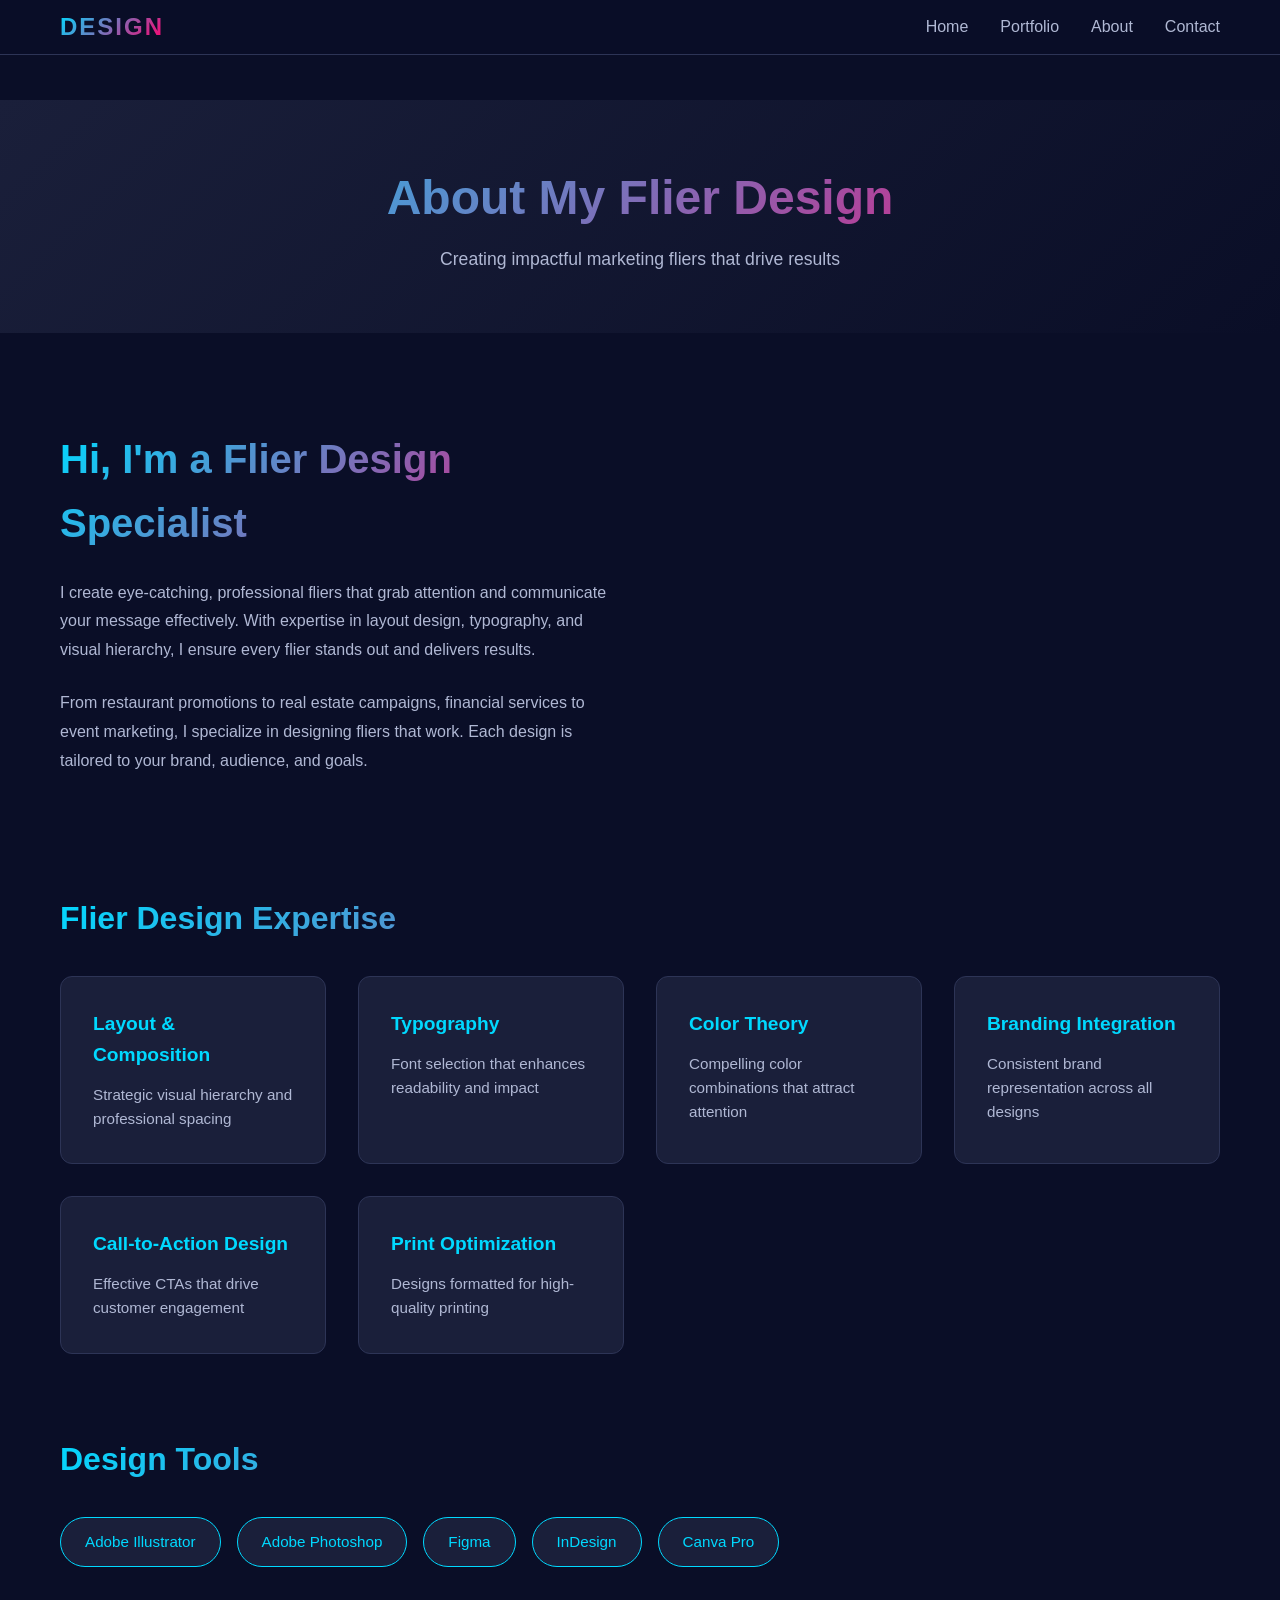
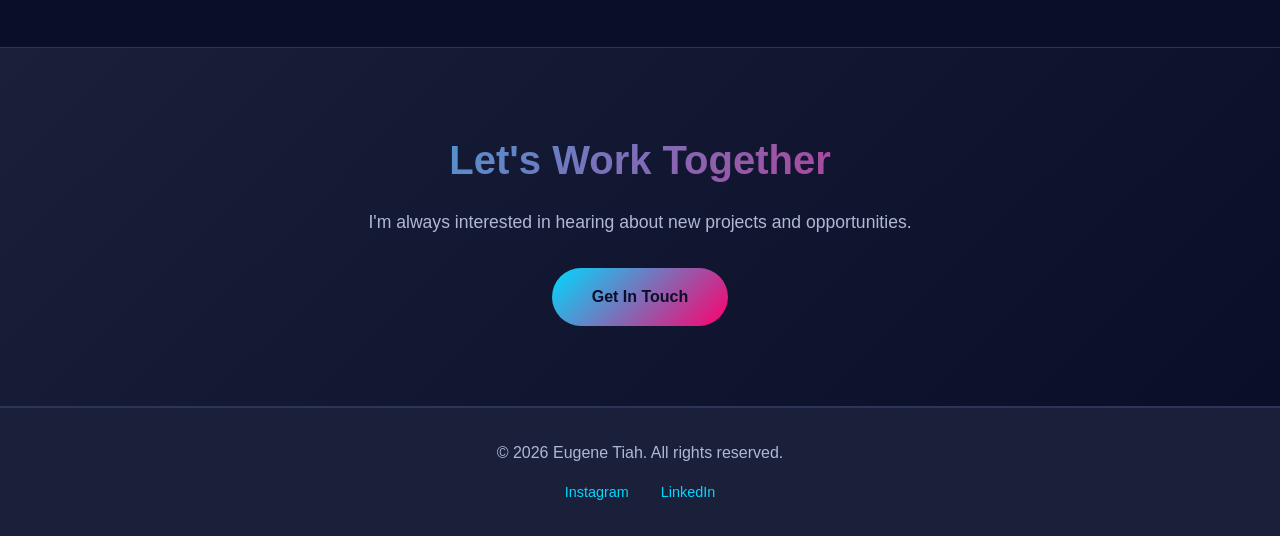
==== about.html @ 883fb778 "Add graphic design flier portfolio" ====
<!DOCTYPE html>
<html lang="en">
<head>
    <meta charset="UTF-8">
    <meta name="viewport" content="width=device-width, initial-scale=1.0">
    <title>About - Graphic Designer</title>
    <link rel="stylesheet" href="styles.css">
</head>
<body>
    <!-- Navigation -->
    <nav class="navbar">
        <div class="nav-container">
            <div class="nav-logo">
                <a href="index.html">DESIGN</a>
            </div>
            <ul class="nav-menu">
                <li><a href="index.html" class="nav-link">Home</a></li>
                <li><a href="portfolio.html" class="nav-link">Portfolio</a></li>
                <li><a href="about.html" class="nav-link active">About</a></li>
                <li><a href="contact.html" class="nav-link">Contact</a></li>
            </ul>
            <div class="hamburger">
                <span></span>
                <span></span>
                <span></span>
            </div>
        </div>
    </nav>

    <!-- Page Header -->
    <section class="page-header">
        <h1>About My Flier Design</h1>
        <p>Creating impactful marketing fliers that drive results</p>
    </section>

    <!-- About Content -->
    <section class="about">
        <div class="container">
            <div class="about-grid">
                <div class="about-text">
                    <h2>Hi, I'm a Flier Design Specialist</h2>
                    <p>
                        I create eye-catching, professional fliers that grab attention and communicate your message effectively. With expertise in layout design, typography, and visual hierarchy, I ensure every flier stands out and delivers results.
                    </p>
                    <p>
                        From restaurant promotions to real estate campaigns, financial services to event marketing, I specialize in designing fliers that work. Each design is tailored to your brand, audience, and goals.
                    </p>
                </div>
                <div class="about-image">
                    <div class="image-placeholder" style="background: url('Eugene.png') top center/cover;"></div>
                </div>
            </div>

            <!-- Skills Section -->
            <div class="skills-section">
                <h2>Flier Design Expertise</h2>
                <div class="skills-grid">
                    <div class="skill-card">
                        <h3>Layout & Composition</h3>
                        <p>Strategic visual hierarchy and professional spacing</p>
                    </div>
                    <div class="skill-card">
                        <h3>Typography</h3>
                        <p>Font selection that enhances readability and impact</p>
                    </div>
                    <div class="skill-card">
                        <h3>Color Theory</h3>
                        <p>Compelling color combinations that attract attention</p>
                    </div>
                    <div class="skill-card">
                        <h3>Branding Integration</h3>
                        <p>Consistent brand representation across all designs</p>
                    </div>
                    <div class="skill-card">
                        <h3>Call-to-Action Design</h3>
                        <p>Effective CTAs that drive customer engagement</p>
                    </div>
                    <div class="skill-card">
                        <h3>Print Optimization</h3>
                        <p>Designs formatted for high-quality printing</p>
                    </div>
                </div>
            </div>

            <!-- Tools Section -->
            <div class="tools-section">
                <h2>Design Tools</h2>
                <div class="tools-list">
                    <span class="tool-tag">Adobe Illustrator</span>
                    <span class="tool-tag">Adobe Photoshop</span>
                    <span class="tool-tag">Figma</span>
                    <span class="tool-tag">InDesign</span>
                    <span class="tool-tag">Canva Pro</span>
                </div>
            </div>
        </div>
    </section>

    <!-- CTA Section -->
    <section class="cta-section">
        <div class="container">
            <h2>Let's Work Together</h2>
            <p>I'm always interested in hearing about new projects and opportunities.</p>
            <a href="contact.html" class="cta-button">Get In Touch</a>
        </div>
    </section>

    <!-- Footer -->
    <footer class="footer">
        <div class="footer-content">
            <p>&copy; 2026 Eugene Tiah. All rights reserved.</p>
            <div class="social-links">
                <a href="https://instagram.com/rantsonbusinesses" class="social-icon">Instagram</a>
                <a href="https://linkedin.com/in/agbezuge-tiah" class="social-icon">LinkedIn</a>
            </div>
        </div>
    </footer>

    <script src="script.js"></script>
</body>
</html>
---- styles.css ----
/* ==================== GLOBAL STYLES ==================== */
* {
    margin: 0;
    padding: 0;
    box-sizing: border-box;
}

:root {
    --primary-bg: #0a0e27;
    --secondary-bg: #1a1f3a;
    --text-primary: #ffffff;
    --text-secondary: #b0b8d4;
    --accent-primary: #00d9ff;
    --accent-secondary: #ff006e;
    --accent-tertiary: #00ff88;
    --border-color: #2d3456;
}

html {
    scroll-behavior: smooth;
}

body {
    font-family: 'Segoe UI', Tahoma, Geneva, Verdana, sans-serif;
    background-color: var(--primary-bg);
    color: var(--text-primary);
    line-height: 1.6;
    overflow-x: hidden;
}

.container {
    max-width: 1200px;
    margin: 0 auto;
    padding: 0 20px;
}

/* ==================== NAVIGATION ==================== */
.navbar {
    position: fixed;
    top: 0;
    width: 100%;
    background-color: rgba(10, 14, 39, 0.95);
    backdrop-filter: blur(10px);
    border-bottom: 1px solid var(--border-color);
    z-index: 1000;
    padding: 0.5rem 0;
}

.nav-container {
    max-width: 1200px;
    margin: 0 auto;
    padding: 0 20px;
    display: flex;
    justify-content: space-between;
    align-items: center;
}

.nav-logo a {
    font-size: 1.5rem;
    font-weight: bold;
    background: linear-gradient(135deg, var(--accent-primary), var(--accent-secondary));
    -webkit-background-clip: text;
    -webkit-text-fill-color: transparent;
    background-clip: text;
    text-decoration: none;
    letter-spacing: 2px;
}

.nav-menu {
    display: flex;
    list-style: none;
    gap: 2rem;
}

.nav-link {
    color: var(--text-secondary);
    text-decoration: none;
    transition: all 0.3s ease;
    font-weight: 500;
}

.nav-link:hover,
.nav-link.active {
    color: var(--accent-primary);
}

.hamburger {
    display: none;
    flex-direction: column;
    cursor: pointer;
}

.hamburger span {
    width: 25px;
    height: 3px;
    background-color: var(--accent-primary);
    margin: 5px 0;
    transition: 0.3s;
    border-radius: 2px;
}

/* ==================== HERO SECTION ==================== */
.hero {
    margin-top: 60px;
    min-height: 600px;
    background: linear-gradient(135deg, var(--primary-bg) 0%, var(--secondary-bg) 100%);
    display: flex;
    align-items: center;
    justify-content: center;
    position: relative;
    overflow: hidden;
}

.hero::before {
    content: '';
    position: absolute;
    top: -50%;
    right: -20%;
    width: 500px;
    height: 500px;
    background: radial-gradient(circle, rgba(0, 217, 255, 0.1), transparent);
    border-radius: 50%;
    animation: float 20s ease-in-out infinite;
}

.hero::after {
    content: '';
    position: absolute;
    bottom: -50%;
    left: -20%;
    width: 500px;
    height: 500px;
    background: radial-gradient(circle, rgba(255, 0, 110, 0.1), transparent);
    border-radius: 50%;
    animation: float 20s ease-in-out infinite reverse;
}

@keyframes float {
    0%, 100% { transform: translateY(0px); }
    50% { transform: translateY(30px); }
}

.hero-content {
    text-align: center;
    position: relative;
    z-index: 2;
    animation: fadeInUp 1s ease-out;
}

@keyframes fadeInUp {
    from {
        opacity: 0;
        transform: translateY(30px);
    }
    to {
        opacity: 1;
        transform: translateY(0);
    }
}

.hero h1 {
    font-size: 4rem;
    margin-bottom: 1rem;
    background: linear-gradient(135deg, var(--accent-primary), var(--accent-secondary), var(--accent-tertiary));
    -webkit-background-clip: text;
    -webkit-text-fill-color: transparent;
    background-clip: text;
    line-height: 1.2;
}

.hero p {
    font-size: 1.25rem;
    color: var(--text-secondary);
    margin-bottom: 2rem;
}

/* ==================== BUTTONS ==================== */
.cta-button {
    display: inline-block;
    padding: 1rem 2.5rem;
    background: linear-gradient(135deg, var(--accent-primary), var(--accent-secondary));
    color: var(--primary-bg);
    text-decoration: none;
    border-radius: 50px;
    font-weight: 600;
    transition: all 0.3s ease;
    border: none;
    cursor: pointer;
}

.cta-button:hover {
    transform: translateY(-3px);
    box-shadow: 0 10px 30px rgba(0, 217, 255, 0.4);
}

.secondary-button {
    display: inline-block;
    padding: 0.75rem 2rem;
    background: transparent;
    color: var(--accent-primary);
    text-decoration: none;
    border: 2px solid var(--accent-primary);
    border-radius: 50px;
    font-weight: 600;
    transition: all 0.3s ease;
}

.secondary-button:hover {
    background: var(--accent-primary);
    color: var(--primary-bg);
}

/* ==================== FEATURED SECTION ==================== */
.featured {
    padding: 80px 0;
    background-color: var(--primary-bg);
}

.featured h2 {
    font-size: 2.5rem;
    margin-bottom: 3rem;
    text-align: center;
    background: linear-gradient(135deg, var(--accent-primary), var(--accent-secondary));
    -webkit-background-clip: text;
    -webkit-text-fill-color: transparent;
    background-clip: text;
}

.featured-grid {
    display: grid;
    grid-template-columns: repeat(auto-fit, minmax(300px, 1fr));
    gap: 2rem;
    margin-bottom: 3rem;
}

.featured-card {
    background-color: var(--secondary-bg);
    border-radius: 15px;
    overflow: hidden;
    border: 1px solid var(--border-color);
    transition: all 0.3s ease;
}

.featured-card:hover {
    border-color: var(--accent-primary);
    transform: translateY(-10px);
    box-shadow: 0 20px 40px rgba(0, 217, 255, 0.2);
}

.featured-image {
    width: 100%;
    height: 200px;
    background: linear-gradient(135deg, var(--accent-primary), var(--accent-secondary));
}

.featured-card h3 {
    padding: 1.5rem 1.5rem 0.5rem;
    font-size: 1.25rem;
}

.featured-card p {
    padding: 0 1.5rem 1.5rem;
    color: var(--text-secondary);
    font-size: 0.9rem;
}

.view-more {
    text-align: center;
}

/* ==================== PAGE HEADER ==================== */
.page-header {
    margin-top: 100px;
    padding: 60px 20px;
    text-align: center;
    background: linear-gradient(135deg, var(--secondary-bg), var(--primary-bg));
}

.page-header h1 {
    font-size: 3rem;
    margin-bottom: 0.5rem;
    background: linear-gradient(135deg, var(--accent-primary), var(--accent-secondary));
    -webkit-background-clip: text;
    -webkit-text-fill-color: transparent;
    background-clip: text;
}

.page-header p {
    font-size: 1.1rem;
    color: var(--text-secondary);
}

/* ==================== PORTFOLIO SECTION ==================== */
.portfolio {
    padding: 60px 0 80px;
}

.filter-buttons {
    display: flex;
    justify-content: center;
    gap: 1rem;
    margin-bottom: 3rem;
    flex-wrap: wrap;
}

.filter-btn {
    padding: 0.75rem 1.5rem;
    background-color: transparent;
    color: var(--text-secondary);
    border: 2px solid var(--border-color);
    border-radius: 25px;
    cursor: pointer;
    transition: all 0.3s ease;
    font-size: 0.95rem;
    font-weight: 500;
}

.filter-btn:hover,
.filter-btn.active {
    background: var(--accent-primary);
    color: var(--primary-bg);
    border-color: var(--accent-primary);
}

.portfolio-grid {
    display: grid;
    grid-template-columns: repeat(auto-fill, minmax(300px, 1fr));
    gap: 2rem;
}

.portfolio-item {
    background-color: var(--secondary-bg);
    border-radius: 12px;
    overflow: hidden;
    border: 1px solid var(--border-color);
    transition: all 0.3s ease;
    cursor: pointer;
}

.portfolio-item:hover {
    border-color: var(--accent-primary);
    transform: translateY(-8px);
    box-shadow: 0 15px 40px rgba(0, 217, 255, 0.2);
}

.portfolio-image {
    width: 100%;
    height: 250px;
    background: linear-gradient(135deg, var(--accent-primary), var(--accent-secondary));
}

.portfolio-info {
    padding: 1.5rem;
}

.portfolio-info h3 {
    margin-bottom: 0.5rem;
    font-size: 1.1rem;
}

.portfolio-info p {
    color: var(--text-secondary);
    font-size: 0.9rem;
}

/* ==================== ABOUT SECTION ==================== */
.about {
    padding: 80px 0;
}

.about-grid {
    display: grid;
    grid-template-columns: 1fr 1fr;
    gap: 4rem;
    align-items: center;
    margin-bottom: 5rem;
}

.about-text h2 {
    font-size: 2.5rem;
    margin-bottom: 1.5rem;
    background: linear-gradient(135deg, var(--accent-primary), var(--accent-secondary));
    -webkit-background-clip: text;
    -webkit-text-fill-color: transparent;
    background-clip: text;
}

.about-text p {
    color: var(--text-secondary);
    margin-bottom: 1.5rem;
    line-height: 1.8;
    font-size: 1rem;
}

.image-placeholder {
    width: 100%;
    height: 400px;
    border-radius: 15px;
    background: linear-gradient(135deg, var(--accent-primary), var(--accent-secondary));
}

/* ==================== SKILLS SECTION ==================== */
.skills-section {
    margin-bottom: 5rem;
}

.skills-section h2 {
    font-size: 2rem;
    margin-bottom: 2rem;
    background: linear-gradient(135deg, var(--accent-primary), var(--accent-secondary));
    -webkit-background-clip: text;
    -webkit-text-fill-color: transparent;
    background-clip: text;
}

.skills-grid {
    display: grid;
    grid-template-columns: repeat(auto-fit, minmax(250px, 1fr));
    gap: 2rem;
}

.skill-card {
    background-color: var(--secondary-bg);
    padding: 2rem;
    border-radius: 12px;
    border: 1px solid var(--border-color);
    transition: all 0.3s ease;
}

.skill-card:hover {
    border-color: var(--accent-primary);
    transform: translateY(-5px);
}

.skill-card h3 {
    color: var(--accent-primary);
    margin-bottom: 0.75rem;
    font-size: 1.2rem;
}

.skill-card p {
    color: var(--text-secondary);
    font-size: 0.95rem;
}

/* ==================== TOOLS SECTION ==================== */
.tools-section {
    margin-top: 5rem;
}

.tools-section h2 {
    font-size: 2rem;
    margin-bottom: 2rem;
    background: linear-gradient(135deg, var(--accent-primary), var(--accent-secondary));
    -webkit-background-clip: text;
    -webkit-text-fill-color: transparent;
    background-clip: text;
}

.tools-list {
    display: flex;
    flex-wrap: wrap;
    gap: 1rem;
}

.tool-tag {
    background-color: var(--secondary-bg);
    color: var(--accent-primary);
    padding: 0.75rem 1.5rem;
    border-radius: 25px;
    border: 1px solid var(--accent-primary);
    font-size: 0.95rem;
    transition: all 0.3s ease;
}

.tool-tag:hover {
    background: var(--accent-primary);
    color: var(--primary-bg);
}

/* ==================== CTA SECTION ==================== */
.cta-section {
    padding: 80px 0;
    text-align: center;
    background: linear-gradient(135deg, var(--secondary-bg), var(--primary-bg));
    border-top: 1px solid var(--border-color);
    border-bottom: 1px solid var(--border-color);
}

.cta-section h2 {
    font-size: 2.5rem;
    margin-bottom: 1rem;
    background: linear-gradient(135deg, var(--accent-primary), var(--accent-secondary));
    -webkit-background-clip: text;
    -webkit-text-fill-color: transparent;
    background-clip: text;
}

.cta-section p {
    font-size: 1.1rem;
    color: var(--text-secondary);
    margin-bottom: 2rem;
}

/* ==================== CONTACT SECTION ==================== */
.contact {
    padding: 80px 0;
}

.contact-grid {
    display: grid;
    grid-template-columns: 1fr 1fr;
    gap: 4rem;
}

.contact-form-wrapper h2,
.contact-info h2 {
    font-size: 2rem;
    margin-bottom: 2rem;
    color: var(--accent-primary);
}

.form-group {
    margin-bottom: 1.5rem;
}

.form-group label {
    display: block;
    margin-bottom: 0.5rem;
    color: var(--text-primary);
    font-weight: 500;
}

.form-group input,
.form-group textarea {
    width: 100%;
    padding: 0.75rem 1rem;
    background-color: var(--secondary-bg);
    border: 1px solid var(--border-color);
    border-radius: 8px;
    color: var(--text-primary);
    font-family: inherit;
    transition: all 0.3s ease;
}

.form-group input:focus,
.form-group textarea:focus {
    outline: none;
    border-color: var(--accent-primary);
    box-shadow: 0 0 10px rgba(0, 217, 255, 0.3);
}

.submit-btn {
    width: 100%;
    padding: 1rem;
    background: linear-gradient(135deg, var(--accent-primary), var(--accent-secondary));
    color: var(--primary-bg);
    border: none;
    border-radius: 8px;
    font-weight: 600;
    font-size: 1rem;
    cursor: pointer;
    transition: all 0.3s ease;
}

.submit-btn:hover {
    transform: translateY(-3px);
    box-shadow: 0 10px 30px rgba(0, 217, 255, 0.4);
}

.contact-info {
    padding: 2rem;
    background-color: var(--secondary-bg);
    border-radius: 12px;
    border: 1px solid var(--border-color);
}

.info-item {
    margin-bottom: 2rem;
}

.info-item h3 {
    color: var(--accent-primary);
    margin-bottom: 0.5rem;
    font-size: 1.1rem;
}

.info-item p,
.info-item a {
    color: var(--text-secondary);
    text-decoration: none;
    transition: all 0.3s ease;
}

.info-item a:hover {
    color: var(--accent-primary);
}

.social-links-large {
    display: flex;
    flex-direction: column;
    gap: 0.75rem;
}

.social-button {
    display: inline-block;
    padding: 0.75rem 1rem;
    background-color: var(--primary-bg);
    color: var(--accent-primary);
    text-decoration: none;
    border: 2px solid var(--accent-primary);
    border-radius: 8px;
    text-align: center;
    transition: all 0.3s ease;
    cursor: pointer;
}

.social-button:hover {
    background: var(--accent-primary);
    color: var(--primary-bg);
}

/* ==================== FOOTER ==================== */
.footer {
    background-color: var(--secondary-bg);
    border-top: 1px solid var(--border-color);
    padding: 2rem 0;
    text-align: center;
}

.footer-content {
    max-width: 1200px;
    margin: 0 auto;
    padding: 0 20px;
}

.footer-content p {
    color: var(--text-secondary);
    margin-bottom: 1rem;
}

.social-links {
    display: flex;
    justify-content: center;
    gap: 2rem;
    flex-wrap: wrap;
}

.social-icon {
    color: var(--accent-primary);
    text-decoration: none;
    transition: all 0.3s ease;
    font-size: 0.9rem;
}

.social-icon:hover {
    color: var(--accent-secondary);
    transform: translateY(-3px);
}

/* ==================== RESPONSIVE DESIGN ==================== */
@media (max-width: 768px) {
    .hamburger {
        display: flex;
    }

    .nav-menu {
        position: fixed;
        left: -100%;
        top: 60px;
        flex-direction: column;
        background-color: var(--secondary-bg);
        width: 100%;
        text-align: center;
        transition: 0.3s;
        gap: 0;
        padding: 2rem 0;
    }

    .nav-menu.active {
        left: 0;
    }

    .hero h1 {
        font-size: 2.5rem;
    }

    .hero p {
        font-size: 1rem;
    }

    .featured h2,
    .page-header h1,
    .about-text h2,
    .cta-section h2 {
        font-size: 2rem;
    }

    .about-grid,
    .contact-grid {
        grid-template-columns: 1fr;
        gap: 2rem;
    }

    .featured-grid,
    .portfolio-grid,
    .skills-grid {
        grid-template-columns: 1fr;
    }

    .filter-buttons {
        gap: 0.75rem;
    }

    .filter-btn {
        padding: 0.5rem 1rem;
        font-size: 0.85rem;
    }
}

@media (max-width: 480px) {
    .hero {
        min-height: 400px;
        margin-top: 60px;
    }

    .hero h1 {
        font-size: 1.75rem;
    }

    .hero p {
        font-size: 0.9rem;
    }

    .featured,
    .about,
    .contact,
    .cta-section {
        padding: 40px 0;
    }

    .featured h2,
    .page-header h1,
    .about-text h2,
    .cta-section h2 {
        font-size: 1.5rem;
    }

    .nav-menu {
        top: 50px;
    }

    .cta-button {
        padding: 0.75rem 1.5rem;
        font-size: 0.9rem;
    }

    .social-links {
        gap: 1rem;
    }
}
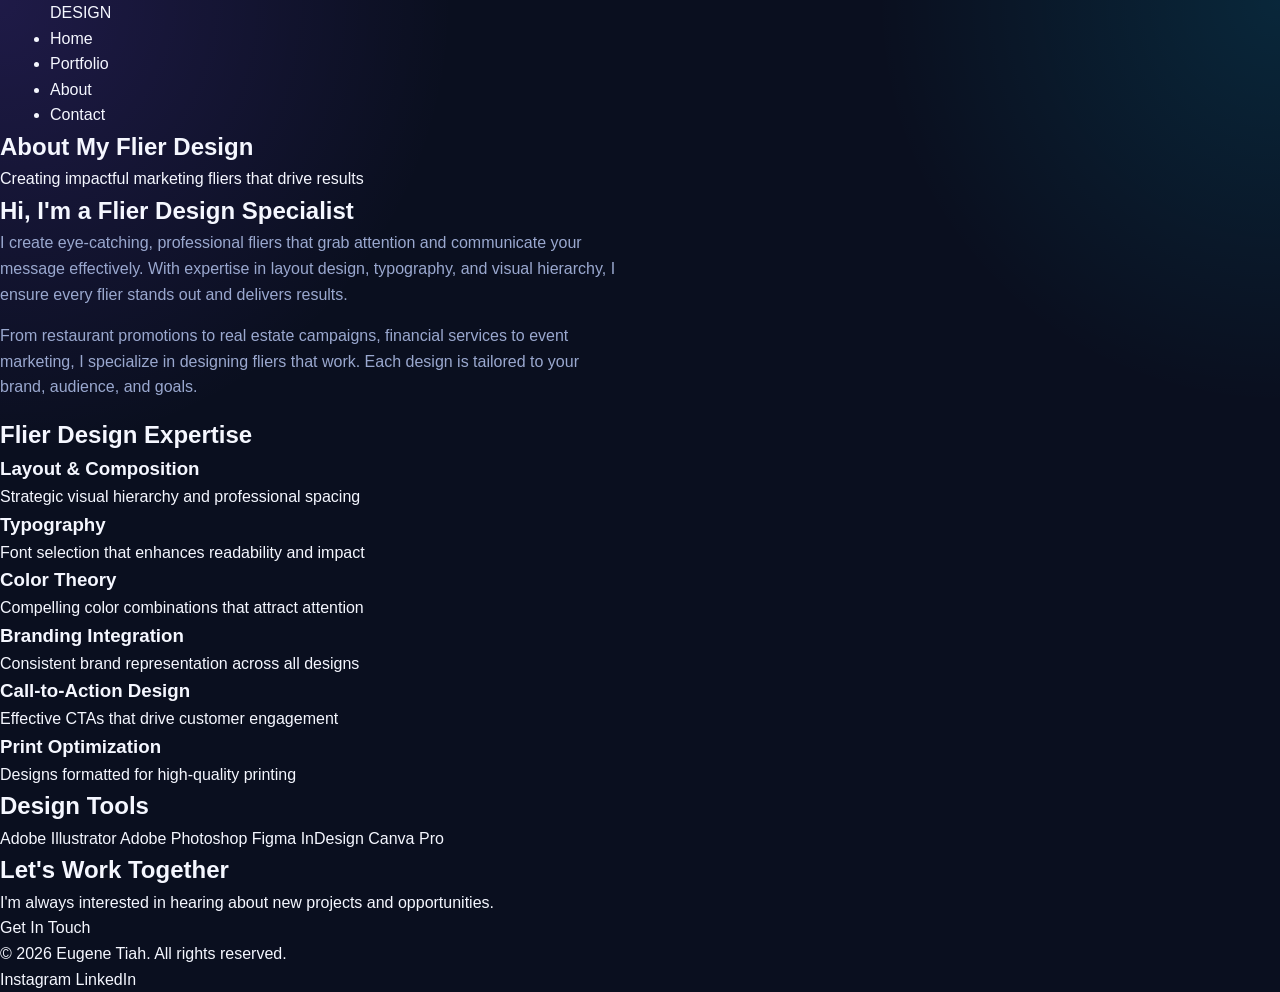
==== commit c88e15d2: "Fix broken image references and profile framing" ====
--- a/about.html
+++ b/about.html
@@ -47,7 +47,7 @@
                     </p>
                 </div>
                 <div class="about-image">
-                    <div class="image-placeholder" style="background: url('Eugene.png') top center/cover;"></div>
+                    <div class="image-placeholder" style="background: url('Eugene.png') top center/contain no-repeat, linear-gradient(135deg, #7c4dff, #00d4ff);"></div>
                 </div>
             </div>
 
--- a/styles.css
+++ b/styles.css
@@ -1,19 +1,21 @@
-/* ==================== GLOBAL STYLES ==================== */
+:root {
+    --bg: #0a0f1f;
+    --bg-soft: #131b31;
+    --card: #17223d;
+    --text: #f5f7ff;
+    --muted: #9aa8cf;
+    --primary: #7c4dff;
+    --secondary: #00d4ff;
+    --accent: #ff4da6;
+    --border: rgba(255, 255, 255, 0.08);
+    --shadow: 0 20px 50px rgba(0, 0, 0, 0.35);
+    --radius: 22px;
+}
+
 * {
+    box-sizing: border-box;
     margin: 0;
     padding: 0;
-    box-sizing: border-box;
-}
-
-:root {
-    --primary-bg: #0a0e27;
-    --secondary-bg: #1a1f3a;
-    --text-primary: #ffffff;
-    --text-secondary: #b0b8d4;
-    --accent-primary: #00d9ff;
-    --accent-secondary: #ff006e;
-    --accent-tertiary: #00ff88;
-    --border-color: #2d3456;
 }
 
 html {
@@ -21,741 +23,544 @@
 }
 
 body {
-    font-family: 'Segoe UI', Tahoma, Geneva, Verdana, sans-serif;
-    background-color: var(--primary-bg);
-    color: var(--text-primary);
+    font-family: "Segoe UI", Tahoma, Geneva, Verdana, sans-serif;
+    background:
+        radial-gradient(circle at top left, rgba(124, 77, 255, 0.18), transparent 28%),
+        radial-gradient(circle at top right, rgba(0, 212, 255, 0.12), transparent 25%),
+        var(--bg);
+    color: var(--text);
     line-height: 1.6;
-    overflow-x: hidden;
-}
-
-.container {
-    max-width: 1200px;
+}
+
+img {
+    max-width: 100%;
+    display: block;
+}
+
+a {
+    color: inherit;
+    text-decoration: none;
+}
+
+.site-header {
+    position: sticky;
+    top: 0;
+    z-index: 1000;
+    backdrop-filter: blur(16px);
+    background: rgba(10, 15, 31, 0.78);
+    border-bottom: 1px solid var(--border);
+}
+
+.navbar {
+    width: min(1180px, calc(100% - 2rem));
     margin: 0 auto;
-    padding: 0 20px;
-}
-
-/* ==================== NAVIGATION ==================== */
-.navbar {
-    position: fixed;
-    top: 0;
-    width: 100%;
-    background-color: rgba(10, 14, 39, 0.95);
-    backdrop-filter: blur(10px);
-    border-bottom: 1px solid var(--border-color);
-    z-index: 1000;
-    padding: 0.5rem 0;
-}
-
-.nav-container {
-    max-width: 1200px;
+    display: flex;
+    align-items: center;
+    justify-content: space-between;
+    min-height: 78px;
+    gap: 1rem;
+}
+
+.brand {
+    font-size: 1.35rem;
+    font-weight: 800;
+    letter-spacing: 0.04em;
+}
+
+.brand span {
+    color: var(--secondary);
+}
+
+.nav-links {
+    display: flex;
+    align-items: center;
+    gap: 1.3rem;
+    list-style: none;
+}
+
+.nav-links a {
+    color: var(--muted);
+    font-weight: 600;
+    transition: color 0.25s ease;
+}
+
+.nav-links a:hover,
+.nav-links a.active {
+    color: var(--text);
+}
+
+.menu-toggle {
+    display: none;
+    border: 0;
+    background: transparent;
+    cursor: pointer;
+}
+
+.menu-toggle span {
+    display: block;
+    width: 26px;
+    height: 3px;
+    border-radius: 999px;
+    background: var(--text);
+    margin: 5px 0;
+}
+
+.hero,
+.section {
+    width: min(1180px, calc(100% - 2rem));
     margin: 0 auto;
-    padding: 0 20px;
-    display: flex;
-    justify-content: space-between;
+}
+
+.hero {
+    min-height: calc(100vh - 78px);
+    display: grid;
+    grid-template-columns: 1.1fr 0.9fr;
+    gap: 3rem;
     align-items: center;
-}
-
-.nav-logo a {
-    font-size: 1.5rem;
-    font-weight: bold;
-    background: linear-gradient(135deg, var(--accent-primary), var(--accent-secondary));
-    -webkit-background-clip: text;
-    -webkit-text-fill-color: transparent;
-    background-clip: text;
-    text-decoration: none;
-    letter-spacing: 2px;
-}
-
-.nav-menu {
-    display: flex;
-    list-style: none;
-    gap: 2rem;
-}
-
-.nav-link {
-    color: var(--text-secondary);
-    text-decoration: none;
-    transition: all 0.3s ease;
-    font-weight: 500;
-}
-
-.nav-link:hover,
-.nav-link.active {
-    color: var(--accent-primary);
-}
-
-.hamburger {
-    display: none;
-    flex-direction: column;
-    cursor: pointer;
-}
-
-.hamburger span {
-    width: 25px;
-    height: 3px;
-    background-color: var(--accent-primary);
-    margin: 5px 0;
-    transition: 0.3s;
-    border-radius: 2px;
-}
-
-/* ==================== HERO SECTION ==================== */
-.hero {
-    margin-top: 60px;
-    min-height: 600px;
-    background: linear-gradient(135deg, var(--primary-bg) 0%, var(--secondary-bg) 100%);
-    display: flex;
+    padding: 4rem 0 3rem;
+}
+
+.eyebrow {
+    color: var(--secondary);
+    text-transform: uppercase;
+    letter-spacing: 0.15em;
+    font-size: 0.82rem;
+    margin-bottom: 1rem;
+    font-weight: 700;
+}
+
+.hero h1,
+.section-heading h2 {
+    line-height: 1.12;
+}
+
+.hero h1 {
+    font-size: clamp(2.6rem, 5vw, 4.9rem);
+    margin-bottom: 1rem;
+}
+
+.hero-description {
+    color: var(--muted);
+    max-width: 620px;
+    font-size: 1.05rem;
+}
+
+.hero-actions {
+    display: flex;
+    flex-wrap: wrap;
+    gap: 1rem;
+    margin: 2rem 0;
+}
+
+.btn {
+    display: inline-flex;
     align-items: center;
     justify-content: center;
+    padding: 0.95rem 1.5rem;
+    border-radius: 999px;
+    font-weight: 700;
+    transition: transform 0.25s ease, box-shadow 0.25s ease, background 0.25s ease;
+}
+
+.btn:hover {
+    transform: translateY(-2px);
+}
+
+.btn-primary {
+    background: linear-gradient(135deg, var(--primary), var(--accent));
+    color: white;
+    box-shadow: 0 15px 35px rgba(124, 77, 255, 0.32);
+}
+
+.btn-secondary {
+    border: 1px solid var(--border);
+    background: rgba(255, 255, 255, 0.03);
+    color: var(--text);
+}
+
+.stats {
+    display: grid;
+    grid-template-columns: repeat(3, minmax(110px, 1fr));
+    gap: 1rem;
+    margin-top: 1rem;
+}
+
+.stats div,
+.info-card,
+.service-card,
+.contact-card {
+    background: rgba(255, 255, 255, 0.03);
+    border: 1px solid var(--border);
+    border-radius: var(--radius);
+    box-shadow: var(--shadow);
+}
+
+.stats div {
+    padding: 1rem;
+}
+
+.stats strong {
+    display: block;
+    font-size: 1.5rem;
+    margin-bottom: 0.25rem;
+}
+
+.stats span {
+    color: var(--muted);
+    font-size: 0.92rem;
+}
+
+.hero-visual {
     position: relative;
+    min-height: 560px;
+}
+
+.hero-card {
+    position: absolute;
     overflow: hidden;
-}
-
-.hero::before {
-    content: '';
+    border-radius: 28px;
+    border: 1px solid var(--border);
+    background: var(--card);
+    box-shadow: var(--shadow);
+}
+
+.hero-card img {
+    width: 100%;
+    height: 100%;
+    object-fit: cover;
+}
+
+.hero-card-main {
+    inset: 30px 50px 30px 60px;
+    background: linear-gradient(180deg, rgba(255,255,255,0.08), rgba(255,255,255,0.02));
+}
+
+.hero-card-main img {
+    object-fit: contain;
+    object-position: center top;
+    padding-top: 0.5rem;
+}
+
+.hero-card-small {
+    width: 180px;
+    height: 220px;
+}
+
+.top-card {
+    top: 0;
+    right: 0;
+}
+
+.bottom-card {
+    left: 0;
+    bottom: 0;
+}
+
+.section {
+    padding: 5.5rem 0;
+}
+
+.section-dark {
+    background: rgba(255, 255, 255, 0.02);
+    border-radius: 32px;
+    padding-left: 2rem;
+    padding-right: 2rem;
+}
+
+.section-heading {
+    max-width: 720px;
+    margin-bottom: 2.2rem;
+}
+
+.section-heading h2 {
+    font-size: clamp(2rem, 3vw, 3rem);
+}
+
+.about-grid,
+.contact-grid {
+    display: grid;
+    grid-template-columns: 1fr 1fr;
+    gap: 2rem;
+}
+
+.about-grid p {
+    color: var(--muted);
+    margin-bottom: 1rem;
+}
+
+.about-cards,
+.services-grid {
+    display: grid;
+    gap: 1.25rem;
+}
+
+.services-grid {
+    grid-template-columns: repeat(4, 1fr);
+}
+
+.info-card,
+.service-card,
+.contact-card {
+    padding: 1.5rem;
+}
+
+.info-card h3,
+.service-card h3,
+.contact-card h3 {
+    margin-bottom: 0.7rem;
+}
+
+.info-card p,
+.service-card p,
+.contact-card p {
+    color: var(--muted);
+}
+
+.filter-bar {
+    display: flex;
+    flex-wrap: wrap;
+    gap: 0.8rem;
+    margin-bottom: 1.8rem;
+}
+
+.filter-btn {
+    border: 1px solid var(--border);
+    background: rgba(255, 255, 255, 0.03);
+    color: var(--text);
+    padding: 0.75rem 1rem;
+    border-radius: 999px;
+    cursor: pointer;
+    font-weight: 700;
+}
+
+.filter-btn.active,
+.filter-btn:hover {
+    background: linear-gradient(135deg, var(--secondary), var(--primary));
+}
+
+.portfolio-grid {
+    display: grid;
+    grid-template-columns: repeat(3, 1fr);
+    gap: 1.4rem;
+}
+
+.portfolio-item {
+    background: rgba(255, 255, 255, 0.03);
+    border: 1px solid var(--border);
+    border-radius: 24px;
+    overflow: hidden;
+    transition: transform 0.25s ease, border-color 0.25s ease, opacity 0.25s ease;
+    cursor: pointer;
+}
+
+.portfolio-item:hover {
+    transform: translateY(-6px);
+    border-color: rgba(0, 212, 255, 0.35);
+}
+
+.portfolio-item img {
+    width: 100%;
+    aspect-ratio: 4 / 5;
+    object-fit: cover;
+}
+
+.portfolio-copy {
+    padding: 1rem 1rem 1.2rem;
+}
+
+.portfolio-copy p {
+    color: var(--muted);
+}
+
+.portfolio-item.hidden {
+    display: none;
+}
+
+.contact-form {
+    display: grid;
+    gap: 0.8rem;
+}
+
+.contact-form label {
+    font-weight: 600;
+}
+
+.contact-form input,
+.contact-form textarea {
+    width: 100%;
+    padding: 0.95rem 1rem;
+    border-radius: 16px;
+    border: 1px solid var(--border);
+    background: rgba(255, 255, 255, 0.04);
+    color: var(--text);
+    font: inherit;
+}
+
+.contact-form input:focus,
+.contact-form textarea:focus {
+    outline: 2px solid rgba(0, 212, 255, 0.2);
+    border-color: rgba(0, 212, 255, 0.35);
+}
+
+.contact-list {
+    list-style: none;
+    display: grid;
+    gap: 0.75rem;
+    margin-top: 1rem;
+    color: var(--muted);
+}
+
+.contact-list strong {
+    color: var(--text);
+}
+
+.lightbox {
+    position: fixed;
+    inset: 0;
+    background: rgba(4, 8, 17, 0.92);
+    display: none;
+    align-items: center;
+    justify-content: center;
+    flex-direction: column;
+    padding: 1.5rem;
+    z-index: 2000;
+}
+
+.lightbox.show {
+    display: flex;
+}
+
+.lightbox-image {
+    max-width: min(900px, 92vw);
+    max-height: 78vh;
+    border-radius: 18px;
+    box-shadow: var(--shadow);
+}
+
+.lightbox-caption {
+    margin-top: 1rem;
+    color: var(--text);
+    font-weight: 600;
+}
+
+.lightbox-close {
     position: absolute;
-    top: -50%;
-    right: -20%;
-    width: 500px;
-    height: 500px;
-    background: radial-gradient(circle, rgba(0, 217, 255, 0.1), transparent);
-    border-radius: 50%;
-    animation: float 20s ease-in-out infinite;
-}
-
-.hero::after {
-    content: '';
-    position: absolute;
-    bottom: -50%;
-    left: -20%;
-    width: 500px;
-    height: 500px;
-    background: radial-gradient(circle, rgba(255, 0, 110, 0.1), transparent);
-    border-radius: 50%;
-    animation: float 20s ease-in-out infinite reverse;
-}
-
-@keyframes float {
-    0%, 100% { transform: translateY(0px); }
-    50% { transform: translateY(30px); }
-}
-
-.hero-content {
-    text-align: center;
-    position: relative;
-    z-index: 2;
-    animation: fadeInUp 1s ease-out;
-}
-
-@keyframes fadeInUp {
-    from {
-        opacity: 0;
-        transform: translateY(30px);
-    }
-    to {
-        opacity: 1;
-        transform: translateY(0);
-    }
-}
-
-.hero h1 {
-    font-size: 4rem;
-    margin-bottom: 1rem;
-    background: linear-gradient(135deg, var(--accent-primary), var(--accent-secondary), var(--accent-tertiary));
-    -webkit-background-clip: text;
-    -webkit-text-fill-color: transparent;
-    background-clip: text;
-    line-height: 1.2;
-}
-
-.hero p {
-    font-size: 1.25rem;
-    color: var(--text-secondary);
-    margin-bottom: 2rem;
-}
-
-/* ==================== BUTTONS ==================== */
-.cta-button {
-    display: inline-block;
-    padding: 1rem 2.5rem;
-    background: linear-gradient(135deg, var(--accent-primary), var(--accent-secondary));
-    color: var(--primary-bg);
-    text-decoration: none;
-    border-radius: 50px;
-    font-weight: 600;
-    transition: all 0.3s ease;
-    border: none;
+    top: 20px;
+    right: 28px;
+    border: 0;
+    background: transparent;
+    color: white;
+    font-size: 2.5rem;
     cursor: pointer;
 }
 
-.cta-button:hover {
-    transform: translateY(-3px);
-    box-shadow: 0 10px 30px rgba(0, 217, 255, 0.4);
-}
-
-.secondary-button {
-    display: inline-block;
-    padding: 0.75rem 2rem;
-    background: transparent;
-    color: var(--accent-primary);
-    text-decoration: none;
-    border: 2px solid var(--accent-primary);
-    border-radius: 50px;
-    font-weight: 600;
-    transition: all 0.3s ease;
-}
-
-.secondary-button:hover {
-    background: var(--accent-primary);
-    color: var(--primary-bg);
-}
-
-/* ==================== FEATURED SECTION ==================== */
-.featured {
-    padding: 80px 0;
-    background-color: var(--primary-bg);
-}
-
-.featured h2 {
-    font-size: 2.5rem;
-    margin-bottom: 3rem;
-    text-align: center;
-    background: linear-gradient(135deg, var(--accent-primary), var(--accent-secondary));
-    -webkit-background-clip: text;
-    -webkit-text-fill-color: transparent;
-    background-clip: text;
-}
-
-.featured-grid {
-    display: grid;
-    grid-template-columns: repeat(auto-fit, minmax(300px, 1fr));
-    gap: 2rem;
-    margin-bottom: 3rem;
-}
-
-.featured-card {
-    background-color: var(--secondary-bg);
-    border-radius: 15px;
-    overflow: hidden;
-    border: 1px solid var(--border-color);
-    transition: all 0.3s ease;
-}
-
-.featured-card:hover {
-    border-color: var(--accent-primary);
-    transform: translateY(-10px);
-    box-shadow: 0 20px 40px rgba(0, 217, 255, 0.2);
-}
-
-.featured-image {
-    width: 100%;
-    height: 200px;
-    background: linear-gradient(135deg, var(--accent-primary), var(--accent-secondary));
-}
-
-.featured-card h3 {
-    padding: 1.5rem 1.5rem 0.5rem;
-    font-size: 1.25rem;
-}
-
-.featured-card p {
-    padding: 0 1.5rem 1.5rem;
-    color: var(--text-secondary);
-    font-size: 0.9rem;
-}
-
-.view-more {
-    text-align: center;
-}
-
-/* ==================== PAGE HEADER ==================== */
-.page-header {
-    margin-top: 100px;
-    padding: 60px 20px;
-    text-align: center;
-    background: linear-gradient(135deg, var(--secondary-bg), var(--primary-bg));
-}
-
-.page-header h1 {
-    font-size: 3rem;
-    margin-bottom: 0.5rem;
-    background: linear-gradient(135deg, var(--accent-primary), var(--accent-secondary));
-    -webkit-background-clip: text;
-    -webkit-text-fill-color: transparent;
-    background-clip: text;
-}
-
-.page-header p {
-    font-size: 1.1rem;
-    color: var(--text-secondary);
-}
-
-/* ==================== PORTFOLIO SECTION ==================== */
-.portfolio {
-    padding: 60px 0 80px;
-}
-
-.filter-buttons {
-    display: flex;
-    justify-content: center;
+.site-footer {
+    width: min(1180px, calc(100% - 2rem));
+    margin: 0 auto;
+    padding: 2rem 0 3rem;
+    display: flex;
+    justify-content: space-between;
     gap: 1rem;
-    margin-bottom: 3rem;
-    flex-wrap: wrap;
-}
-
-.filter-btn {
-    padding: 0.75rem 1.5rem;
-    background-color: transparent;
-    color: var(--text-secondary);
-    border: 2px solid var(--border-color);
-    border-radius: 25px;
-    cursor: pointer;
-    transition: all 0.3s ease;
-    font-size: 0.95rem;
-    font-weight: 500;
-}
-
-.filter-btn:hover,
-.filter-btn.active {
-    background: var(--accent-primary);
-    color: var(--primary-bg);
-    border-color: var(--accent-primary);
-}
-
-.portfolio-grid {
-    display: grid;
-    grid-template-columns: repeat(auto-fill, minmax(300px, 1fr));
-    gap: 2rem;
-}
-
-.portfolio-item {
-    background-color: var(--secondary-bg);
-    border-radius: 12px;
-    overflow: hidden;
-    border: 1px solid var(--border-color);
-    transition: all 0.3s ease;
-    cursor: pointer;
-}
-
-.portfolio-item:hover {
-    border-color: var(--accent-primary);
-    transform: translateY(-8px);
-    box-shadow: 0 15px 40px rgba(0, 217, 255, 0.2);
-}
-
-.portfolio-image {
-    width: 100%;
-    height: 250px;
-    background: linear-gradient(135deg, var(--accent-primary), var(--accent-secondary));
-}
-
-.portfolio-info {
-    padding: 1.5rem;
-}
-
-.portfolio-info h3 {
-    margin-bottom: 0.5rem;
-    font-size: 1.1rem;
-}
-
-.portfolio-info p {
-    color: var(--text-secondary);
-    font-size: 0.9rem;
-}
-
-/* ==================== ABOUT SECTION ==================== */
-.about {
-    padding: 80px 0;
-}
-
-.about-grid {
-    display: grid;
-    grid-template-columns: 1fr 1fr;
-    gap: 4rem;
-    align-items: center;
-    margin-bottom: 5rem;
-}
-
-.about-text h2 {
-    font-size: 2.5rem;
-    margin-bottom: 1.5rem;
-    background: linear-gradient(135deg, var(--accent-primary), var(--accent-secondary));
-    -webkit-background-clip: text;
-    -webkit-text-fill-color: transparent;
-    background-clip: text;
-}
-
-.about-text p {
-    color: var(--text-secondary);
-    margin-bottom: 1.5rem;
-    line-height: 1.8;
-    font-size: 1rem;
-}
-
-.image-placeholder {
-    width: 100%;
-    height: 400px;
-    border-radius: 15px;
-    background: linear-gradient(135deg, var(--accent-primary), var(--accent-secondary));
-}
-
-/* ==================== SKILLS SECTION ==================== */
-.skills-section {
-    margin-bottom: 5rem;
-}
-
-.skills-section h2 {
-    font-size: 2rem;
-    margin-bottom: 2rem;
-    background: linear-gradient(135deg, var(--accent-primary), var(--accent-secondary));
-    -webkit-background-clip: text;
-    -webkit-text-fill-color: transparent;
-    background-clip: text;
-}
-
-.skills-grid {
-    display: grid;
-    grid-template-columns: repeat(auto-fit, minmax(250px, 1fr));
-    gap: 2rem;
-}
-
-.skill-card {
-    background-color: var(--secondary-bg);
-    padding: 2rem;
-    border-radius: 12px;
-    border: 1px solid var(--border-color);
-    transition: all 0.3s ease;
-}
-
-.skill-card:hover {
-    border-color: var(--accent-primary);
-    transform: translateY(-5px);
-}
-
-.skill-card h3 {
-    color: var(--accent-primary);
-    margin-bottom: 0.75rem;
-    font-size: 1.2rem;
-}
-
-.skill-card p {
-    color: var(--text-secondary);
-    font-size: 0.95rem;
-}
-
-/* ==================== TOOLS SECTION ==================== */
-.tools-section {
-    margin-top: 5rem;
-}
-
-.tools-section h2 {
-    font-size: 2rem;
-    margin-bottom: 2rem;
-    background: linear-gradient(135deg, var(--accent-primary), var(--accent-secondary));
-    -webkit-background-clip: text;
-    -webkit-text-fill-color: transparent;
-    background-clip: text;
-}
-
-.tools-list {
-    display: flex;
-    flex-wrap: wrap;
+    color: var(--muted);
+}
+
+.footer-links {
+    display: flex;
     gap: 1rem;
 }
 
-.tool-tag {
-    background-color: var(--secondary-bg);
-    color: var(--accent-primary);
-    padding: 0.75rem 1.5rem;
-    border-radius: 25px;
-    border: 1px solid var(--accent-primary);
-    font-size: 0.95rem;
-    transition: all 0.3s ease;
-}
-
-.tool-tag:hover {
-    background: var(--accent-primary);
-    color: var(--primary-bg);
-}
-
-/* ==================== CTA SECTION ==================== */
-.cta-section {
-    padding: 80px 0;
-    text-align: center;
-    background: linear-gradient(135deg, var(--secondary-bg), var(--primary-bg));
-    border-top: 1px solid var(--border-color);
-    border-bottom: 1px solid var(--border-color);
-}
-
-.cta-section h2 {
-    font-size: 2.5rem;
-    margin-bottom: 1rem;
-    background: linear-gradient(135deg, var(--accent-primary), var(--accent-secondary));
-    -webkit-background-clip: text;
-    -webkit-text-fill-color: transparent;
-    background-clip: text;
-}
-
-.cta-section p {
-    font-size: 1.1rem;
-    color: var(--text-secondary);
-    margin-bottom: 2rem;
-}
-
-/* ==================== CONTACT SECTION ==================== */
-.contact {
-    padding: 80px 0;
-}
-
-.contact-grid {
-    display: grid;
-    grid-template-columns: 1fr 1fr;
-    gap: 4rem;
-}
-
-.contact-form-wrapper h2,
-.contact-info h2 {
-    font-size: 2rem;
-    margin-bottom: 2rem;
-    color: var(--accent-primary);
-}
-
-.form-group {
-    margin-bottom: 1.5rem;
-}
-
-.form-group label {
-    display: block;
-    margin-bottom: 0.5rem;
-    color: var(--text-primary);
-    font-weight: 500;
-}
-
-.form-group input,
-.form-group textarea {
-    width: 100%;
-    padding: 0.75rem 1rem;
-    background-color: var(--secondary-bg);
-    border: 1px solid var(--border-color);
-    border-radius: 8px;
-    color: var(--text-primary);
-    font-family: inherit;
-    transition: all 0.3s ease;
-}
-
-.form-group input:focus,
-.form-group textarea:focus {
-    outline: none;
-    border-color: var(--accent-primary);
-    box-shadow: 0 0 10px rgba(0, 217, 255, 0.3);
-}
-
-.submit-btn {
-    width: 100%;
-    padding: 1rem;
-    background: linear-gradient(135deg, var(--accent-primary), var(--accent-secondary));
-    color: var(--primary-bg);
-    border: none;
-    border-radius: 8px;
-    font-weight: 600;
-    font-size: 1rem;
-    cursor: pointer;
-    transition: all 0.3s ease;
-}
-
-.submit-btn:hover {
-    transform: translateY(-3px);
-    box-shadow: 0 10px 30px rgba(0, 217, 255, 0.4);
-}
-
-.contact-info {
-    padding: 2rem;
-    background-color: var(--secondary-bg);
-    border-radius: 12px;
-    border: 1px solid var(--border-color);
-}
-
-.info-item {
-    margin-bottom: 2rem;
-}
-
-.info-item h3 {
-    color: var(--accent-primary);
-    margin-bottom: 0.5rem;
-    font-size: 1.1rem;
-}
-
-.info-item p,
-.info-item a {
-    color: var(--text-secondary);
-    text-decoration: none;
-    transition: all 0.3s ease;
-}
-
-.info-item a:hover {
-    color: var(--accent-primary);
-}
-
-.social-links-large {
-    display: flex;
-    flex-direction: column;
-    gap: 0.75rem;
-}
-
-.social-button {
-    display: inline-block;
-    padding: 0.75rem 1rem;
-    background-color: var(--primary-bg);
-    color: var(--accent-primary);
-    text-decoration: none;
-    border: 2px solid var(--accent-primary);
-    border-radius: 8px;
-    text-align: center;
-    transition: all 0.3s ease;
-    cursor: pointer;
-}
-
-.social-button:hover {
-    background: var(--accent-primary);
-    color: var(--primary-bg);
-}
-
-/* ==================== FOOTER ==================== */
-.footer {
-    background-color: var(--secondary-bg);
-    border-top: 1px solid var(--border-color);
-    padding: 2rem 0;
-    text-align: center;
-}
-
-.footer-content {
-    max-width: 1200px;
-    margin: 0 auto;
-    padding: 0 20px;
-}
-
-.footer-content p {
-    color: var(--text-secondary);
-    margin-bottom: 1rem;
-}
-
-.social-links {
-    display: flex;
-    justify-content: center;
-    gap: 2rem;
-    flex-wrap: wrap;
-}
-
-.social-icon {
-    color: var(--accent-primary);
-    text-decoration: none;
-    transition: all 0.3s ease;
-    font-size: 0.9rem;
-}
-
-.social-icon:hover {
-    color: var(--accent-secondary);
-    transform: translateY(-3px);
-}
-
-/* ==================== RESPONSIVE DESIGN ==================== */
-@media (max-width: 768px) {
-    .hamburger {
+@media (max-width: 1024px) {
+    .hero,
+    .about-grid,
+    .contact-grid,
+    .services-grid {
+        grid-template-columns: 1fr 1fr;
+    }
+
+    .portfolio-grid {
+        grid-template-columns: repeat(2, 1fr);
+    }
+
+    .hero {
+        min-height: auto;
+    }
+}
+
+@media (max-width: 780px) {
+    .menu-toggle {
+        display: block;
+    }
+
+    .nav-links {
+        position: absolute;
+        top: 78px;
+        left: 1rem;
+        right: 1rem;
+        background: rgba(19, 27, 49, 0.98);
+        border: 1px solid var(--border);
+        border-radius: 20px;
+        padding: 1rem;
+        flex-direction: column;
+        align-items: flex-start;
+        display: none;
+    }
+
+    .nav-links.open {
         display: flex;
     }
 
-    .nav-menu {
-        position: fixed;
-        left: -100%;
-        top: 60px;
-        flex-direction: column;
-        background-color: var(--secondary-bg);
+    .hero,
+    .about-grid,
+    .contact-grid,
+    .services-grid,
+    .portfolio-grid,
+    .stats,
+    .site-footer {
+        grid-template-columns: 1fr;
+        display: grid;
+    }
+
+    .site-footer {
+        text-align: center;
+    }
+
+    .footer-links {
+        justify-content: center;
+    }
+
+    .hero-visual {
+        min-height: 420px;
+    }
+
+    .hero-card-main {
+        inset: 20px 20px 20px 20px;
+    }
+
+    .hero-card-small {
+        width: 120px;
+        height: 150px;
+    }
+
+    .section-dark {
+        padding-left: 1rem;
+        padding-right: 1rem;
+    }
+}
+
+@media (max-width: 520px) {
+    .hero {
+        padding-top: 2rem;
+    }
+
+    .portfolio-grid {
+        grid-template-columns: 1fr;
+    }
+
+    .filter-bar {
+        gap: 0.6rem;
+    }
+
+    .filter-btn {
         width: 100%;
-        text-align: center;
-        transition: 0.3s;
-        gap: 0;
-        padding: 2rem 0;
-    }
-
-    .nav-menu.active {
-        left: 0;
-    }
-
-    .hero h1 {
-        font-size: 2.5rem;
-    }
-
-    .hero p {
-        font-size: 1rem;
-    }
-
-    .featured h2,
-    .page-header h1,
-    .about-text h2,
-    .cta-section h2 {
-        font-size: 2rem;
-    }
-
-    .about-grid,
-    .contact-grid {
-        grid-template-columns: 1fr;
-        gap: 2rem;
-    }
-
-    .featured-grid,
-    .portfolio-grid,
-    .skills-grid {
-        grid-template-columns: 1fr;
-    }
-
-    .filter-buttons {
-        gap: 0.75rem;
-    }
-
-    .filter-btn {
-        padding: 0.5rem 1rem;
-        font-size: 0.85rem;
-    }
-}
-
-@media (max-width: 480px) {
-    .hero {
-        min-height: 400px;
-        margin-top: 60px;
-    }
-
-    .hero h1 {
-        font-size: 1.75rem;
-    }
-
-    .hero p {
-        font-size: 0.9rem;
-    }
-
-    .featured,
-    .about,
-    .contact,
-    .cta-section {
-        padding: 40px 0;
-    }
-
-    .featured h2,
-    .page-header h1,
-    .about-text h2,
-    .cta-section h2 {
-        font-size: 1.5rem;
-    }
-
-    .nav-menu {
-        top: 50px;
-    }
-
-    .cta-button {
-        padding: 0.75rem 1.5rem;
-        font-size: 0.9rem;
-    }
-
-    .social-links {
-        gap: 1rem;
-    }
-}
+    }
+}
